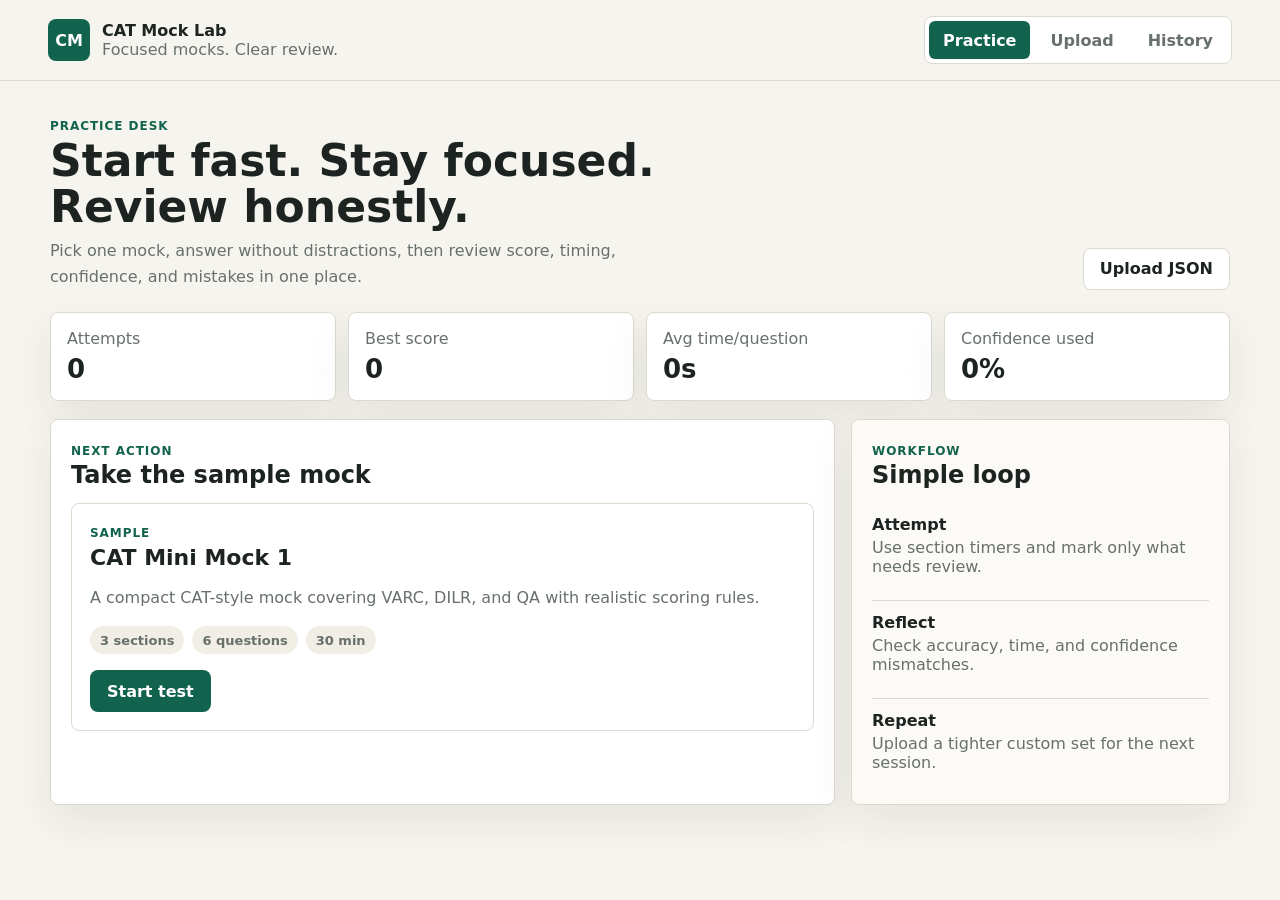
==== index.html @ abc8f5e8 "Prepare GitHub Pages entry point" ====
<!doctype html>
<html lang="en">
  <head>
    <meta charset="utf-8" />
    <meta name="viewport" content="width=device-width, initial-scale=1" />
    <title>CAT Mock Lab</title>
    <link rel="stylesheet" href="./Mocktest/styles.css" />
  </head>
  <body>
    <div class="app-shell">
      <header class="topbar">
        <div class="brand">
          <div class="brand-mark">CM</div>
          <div>
            <strong>CAT Mock Lab</strong>
            <span>Focused mocks. Clear review.</span>
          </div>
        </div>

        <nav class="nav-list" aria-label="Primary">
          <button class="nav-item active" data-view="dashboard">Practice</button>
          <button class="nav-item" data-view="upload">Upload</button>
          <button class="nav-item" data-view="history">History</button>
        </nav>
      </header>

      <main class="main">
        <section class="view active" id="dashboard-view">
          <div class="page-header">
            <div>
              <span class="eyebrow">Practice desk</span>
              <h1>Start fast. Stay focused. Review honestly.</h1>
              <p>Pick one mock, answer without distractions, then review score, timing, confidence, and mistakes in one place.</p>
            </div>
            <button class="secondary-action" data-view-target="upload">Upload JSON</button>
          </div>

          <div class="metrics-grid">
            <article class="metric-card">
              <span>Attempts</span>
              <strong id="metric-attempts">0</strong>
            </article>
            <article class="metric-card">
              <span>Best score</span>
              <strong id="metric-best">0</strong>
            </article>
            <article class="metric-card">
              <span>Avg time/question</span>
              <strong id="metric-time">0s</strong>
            </article>
            <article class="metric-card">
              <span>Confidence used</span>
              <strong id="metric-confidence">0%</strong>
            </article>
          </div>

          <div class="focus-grid">
            <section class="content-band">
              <div class="section-heading">
                <div>
                  <span class="eyebrow">Next action</span>
                  <h2>Take the sample mock</h2>
                </div>
              </div>
              <div id="featured-test" class="test-list"></div>
            </section>

            <section class="content-band quiet-band">
              <div class="section-heading">
                <div>
                  <span class="eyebrow">Workflow</span>
                  <h2>Simple loop</h2>
                </div>
              </div>
              <ol class="focus-steps">
                <li><strong>Attempt</strong><span>Use section timers and mark only what needs review.</span></li>
                <li><strong>Reflect</strong><span>Check accuracy, time, and confidence mismatches.</span></li>
                <li><strong>Repeat</strong><span>Upload a tighter custom set for the next session.</span></li>
              </ol>
            </section>
          </div>
        </section>

        <section class="view" id="library-view">
          <div class="page-header compact">
            <div>
              <span class="eyebrow">Available mocks</span>
              <h1>Choose one test.</h1>
            </div>
          </div>
          <div id="sample-tests" class="test-grid"></div>
        </section>

        <section class="view" id="upload-view">
          <div class="page-header compact">
            <div>
              <span class="eyebrow">Custom practice</span>
              <h1>Upload a complete JSON mock.</h1>
              <p>Use a focused file with sections, questions, answers, marks, and timers. The file stays in this browser.</p>
            </div>
          </div>

          <div class="upload-layout">
            <label class="upload-drop">
              <input id="json-upload" type="file" accept="application/json,.json" />
              <span class="upload-icon">JSON</span>
              <strong>Choose file</strong>
              <small>Validation appears before the test can start.</small>
            </label>
            <div class="section-heading">
              <h2>Validation</h2>
              <button id="load-template" class="ghost-action">Show sample format</button>
            </div>
            <div id="validation-output" class="validation-output empty-state">No file selected yet.</div>
          </div>
        </section>

        <section class="view" id="history-view">
          <div class="page-header compact">
            <div>
              <span class="eyebrow">Past attempts</span>
              <h1>Review what happened.</h1>
            </div>
          </div>
          <div id="history-list" class="history-list"></div>
        </section>

        <section class="view test-mode" id="attempt-view" aria-live="polite">
          <div class="test-topbar">
            <div>
              <span class="eyebrow" id="attempt-label">Attempt</span>
              <h1 id="attempt-title">Mock test</h1>
            </div>
            <div class="timer-cluster">
              <div>
                <span>Section time</span>
                <strong id="section-timer">00:00</strong>
              </div>
              <div>
                <span>Question time</span>
                <strong id="question-timer">0s</strong>
              </div>
            </div>
          </div>

          <div class="test-layout">
            <section class="question-panel">
              <div class="question-meta">
                <span id="section-name">VARC</span>
                <span id="question-position">Question 1 of 1</span>
                <span id="question-type">MCQ</span>
              </div>
              <h2 id="question-text"></h2>
              <div id="option-list" class="option-list"></div>
              <div id="tita-box" class="tita-box hidden">
                <label for="tita-answer">Numeric answer</label>
                <input id="tita-answer" type="text" inputmode="decimal" placeholder="Enter answer" />
              </div>

              <div id="confidence-panel" class="confidence-panel hidden">
                <div class="section-heading">
                  <h3>Confidence map</h3>
                  <button id="clear-confidence" class="ghost-action">Clear</button>
                </div>
                <p>Optional. Use it only when you want to compare instinct against final choice.</p>
                <div id="confidence-controls" class="confidence-controls"></div>
                <div class="confidence-total" id="confidence-total">Total: 0%</div>
              </div>

              <div class="question-actions">
                <button id="clear-response" class="secondary-action">Clear response</button>
                <button id="toggle-review" class="secondary-action">Mark for review</button>
                <button id="save-next" class="primary-action">Save and next</button>
              </div>
            </section>

            <aside class="palette-panel">
              <div class="section-tabs" id="section-tabs"></div>
              <div class="palette-legend">
                <span><i class="legend answered"></i>Answered</span>
                <span><i class="legend review"></i>Review</span>
                <span><i class="legend current"></i>Current</span>
              </div>
              <div id="question-palette" class="question-palette"></div>
              <div class="palette-actions">
                <button id="next-section" class="secondary-action">Move to next section</button>
                <button id="submit-test" class="danger-action">Submit test</button>
              </div>
            </aside>
          </div>
        </section>

        <section class="view" id="results-view">
          <div class="page-header compact">
            <div>
              <span class="eyebrow">Analysis</span>
              <h1 id="result-title">Result</h1>
              <p id="result-subtitle"></p>
            </div>
            <button id="download-report" class="primary-action">Download JSON report</button>
          </div>
          <div id="result-summary" class="metrics-grid"></div>
          <div class="analysis-layout">
            <section class="content-band">
              <div class="section-heading">
                <h2>Question review</h2>
              </div>
              <div id="question-review" class="review-list"></div>
            </section>
            <aside class="insight-panel">
              <h2>Insights</h2>
              <div id="insight-list"></div>
            </aside>
          </div>
        </section>
      </main>
    </div>

    <div id="toast" class="toast hidden"></div>
    <script src="./Mocktest/app.js"></script>
  </body>
</html>
---- Mocktest/styles.css ----
:root {
  --bg: #f6f4ee;
  --surface: #ffffff;
  --surface-soft: #f1eee6;
  --ink: #1c2321;
  --muted: #68706c;
  --line: #ded9ce;
  --green: #12634d;
  --green-dark: #0d4938;
  --blue: #315f95;
  --amber: #a7651b;
  --red: #ad3f3f;
  --shadow: 0 16px 44px rgba(28, 35, 33, 0.08);
}

* {
  box-sizing: border-box;
}

body {
  margin: 0;
  min-height: 100vh;
  color: var(--ink);
  background: var(--bg);
  font-family: Inter, ui-sans-serif, system-ui, -apple-system, BlinkMacSystemFont, "Segoe UI", sans-serif;
}

button,
input {
  font: inherit;
}

button {
  cursor: pointer;
}

.app-shell {
  min-height: 100vh;
}

.topbar {
  position: sticky;
  top: 0;
  z-index: 20;
  display: flex;
  align-items: center;
  justify-content: space-between;
  gap: 20px;
  padding: 16px clamp(18px, 4vw, 48px);
  border-bottom: 1px solid var(--line);
  background: rgba(246, 244, 238, 0.94);
  backdrop-filter: blur(14px);
}

.brand,
.nav-list,
.pill-row,
.test-actions,
.question-actions,
.palette-actions,
.review-meta {
  display: flex;
  align-items: center;
}

.brand {
  gap: 12px;
  min-width: 220px;
}

.brand-mark {
  width: 42px;
  height: 42px;
  display: grid;
  place-items: center;
  color: white;
  background: var(--green);
  border-radius: 8px;
  font-weight: 900;
}

.brand strong,
.brand span {
  display: block;
}

.brand span,
.page-header p,
.metric-card span,
.test-card p,
.question-meta,
.confidence-panel p,
.palette-legend,
.timer-cluster span,
.upload-drop small,
.review-meta,
.focus-steps span {
  color: var(--muted);
}

.nav-list {
  gap: 6px;
  padding: 4px;
  border: 1px solid var(--line);
  border-radius: 8px;
  background: var(--surface);
}

.nav-item {
  min-height: 38px;
  padding: 0 14px;
  border: 0;
  border-radius: 6px;
  color: var(--muted);
  background: transparent;
  font-weight: 800;
}

.nav-item.active,
.nav-item:hover {
  color: white;
  background: var(--green);
}

.main {
  width: min(1180px, calc(100% - 36px));
  margin: 0 auto;
  padding: 34px 0 52px;
}

.view {
  display: none;
}

.view.active {
  display: block;
}

.page-header {
  display: flex;
  align-items: end;
  justify-content: space-between;
  gap: 24px;
  margin-bottom: 22px;
}

.page-header.compact {
  align-items: center;
}

.page-header h1,
.test-topbar h1 {
  margin: 4px 0 8px;
  max-width: 760px;
  font-size: 44px;
  line-height: 1.05;
  letter-spacing: 0;
}

.page-header.compact h1,
.test-topbar h1 {
  font-size: 30px;
}

.page-header p {
  max-width: 660px;
  margin: 0;
  font-size: 16px;
  line-height: 1.6;
}

.eyebrow {
  display: inline-block;
  color: var(--green);
  font-size: 12px;
  font-weight: 900;
  letter-spacing: 0.08em;
  text-transform: uppercase;
}

.primary-action,
.secondary-action,
.ghost-action,
.danger-action {
  min-height: 42px;
  border-radius: 8px;
  padding: 0 16px;
  border: 1px solid transparent;
  font-weight: 800;
}

.primary-action {
  color: white;
  background: var(--green);
}

.primary-action:hover {
  background: var(--green-dark);
}

.secondary-action {
  color: var(--ink);
  background: var(--surface);
  border-color: var(--line);
}

.secondary-action:hover {
  border-color: var(--green);
}

.ghost-action {
  color: var(--green);
  background: transparent;
  border-color: transparent;
}

.danger-action {
  color: white;
  background: var(--red);
}

.metrics-grid {
  display: grid;
  grid-template-columns: repeat(4, minmax(0, 1fr));
  gap: 12px;
  margin-bottom: 18px;
}

.metric-card,
.test-card,
.content-band,
.upload-drop,
.question-panel,
.palette-panel,
.insight-panel,
.review-card {
  border: 1px solid var(--line);
  border-radius: 8px;
  background: var(--surface);
  box-shadow: var(--shadow);
}

.metric-card {
  padding: 16px;
}

.metric-card strong {
  display: block;
  margin-top: 6px;
  font-size: 26px;
}

.focus-grid,
.upload-layout,
.test-layout,
.analysis-layout {
  display: grid;
  gap: 16px;
}

.focus-grid {
  grid-template-columns: minmax(0, 1.45fr) minmax(280px, 0.7fr);
}

.content-band {
  padding: 20px;
}

.quiet-band {
  background: #fbfaf6;
}

.section-heading {
  display: flex;
  align-items: center;
  justify-content: space-between;
  gap: 16px;
  margin-bottom: 14px;
}

.section-heading h2,
.section-heading h3,
.insight-panel h2 {
  margin: 2px 0 0;
}

.focus-steps {
  display: grid;
  gap: 12px;
  margin: 0;
  padding: 0;
  list-style: none;
}

.focus-steps li {
  display: grid;
  gap: 4px;
  padding: 12px 0;
  border-top: 1px solid var(--line);
}

.focus-steps li:first-child {
  border-top: 0;
}

.test-grid {
  display: grid;
  grid-template-columns: repeat(auto-fit, minmax(280px, 1fr));
  gap: 16px;
}

.test-list {
  display: grid;
  gap: 12px;
}

.test-card {
  padding: 18px;
}

.test-card.wide {
  box-shadow: none;
}

.test-card h3 {
  margin: 4px 0 8px;
  font-size: 22px;
}

.test-card p {
  line-height: 1.55;
}

.pill-row,
.test-actions,
.question-actions,
.palette-actions,
.review-meta {
  flex-wrap: wrap;
  gap: 8px;
}

.pill {
  display: inline-flex;
  align-items: center;
  min-height: 28px;
  padding: 0 10px;
  border-radius: 999px;
  background: var(--surface-soft);
  color: var(--muted);
  font-size: 13px;
  font-weight: 800;
}

.upload-layout {
  grid-template-columns: minmax(260px, 360px) minmax(0, 1fr);
  align-items: start;
}

.upload-layout .section-heading,
.upload-layout .validation-output {
  grid-column: 2;
}

.upload-drop {
  min-height: 238px;
  padding: 24px;
  display: grid;
  place-items: center;
  gap: 8px;
  text-align: center;
}

.upload-drop input {
  position: absolute;
  opacity: 0;
  pointer-events: none;
}

.upload-icon {
  width: 72px;
  height: 72px;
  display: grid;
  place-items: center;
  border-radius: 8px;
  color: white;
  background: var(--blue);
  font-weight: 900;
}

.empty-state {
  min-height: 238px;
  padding: 22px;
  border: 1px dashed var(--line);
  border-radius: 8px;
  color: var(--muted);
  background: #fbfaf6;
}

.validation-output:not(.empty-state) {
  min-height: 0;
}

.test-topbar {
  display: flex;
  align-items: center;
  justify-content: space-between;
  gap: 18px;
  margin-bottom: 16px;
}

.timer-cluster {
  display: grid;
  grid-template-columns: repeat(2, 150px);
  gap: 10px;
}

.timer-cluster div {
  padding: 12px;
  border: 1px solid var(--line);
  border-radius: 8px;
  background: var(--surface);
}

.timer-cluster strong {
  display: block;
  margin-top: 4px;
  font-size: 24px;
}

.test-layout {
  grid-template-columns: minmax(0, 1fr) 300px;
  align-items: start;
}

.question-panel,
.palette-panel,
.insight-panel {
  padding: 20px;
}

.question-meta {
  display: flex;
  flex-wrap: wrap;
  gap: 8px;
  margin-bottom: 14px;
  font-weight: 800;
}

.question-meta span {
  padding: 6px 10px;
  background: var(--surface-soft);
  border-radius: 999px;
}

#question-text {
  margin: 0 0 18px;
  line-height: 1.45;
  font-size: 23px;
}

.option-list,
.confidence-controls,
.review-list,
.history-list,
#insight-list {
  display: grid;
  gap: 10px;
}

.option-card {
  display: grid;
  grid-template-columns: 30px minmax(0, 1fr);
  gap: 10px;
  align-items: center;
  padding: 13px;
  border: 1px solid var(--line);
  border-radius: 8px;
  background: #fbfaf6;
}

.option-card.selected {
  border-color: var(--green);
  box-shadow: 0 0 0 3px rgba(18, 99, 77, 0.13);
}

.option-card input {
  width: 19px;
  height: 19px;
  accent-color: var(--green);
}

.tita-box {
  display: grid;
  gap: 8px;
  max-width: 360px;
}

.tita-box input {
  min-height: 46px;
  padding: 0 12px;
  border: 1px solid var(--line);
  border-radius: 8px;
}

.confidence-panel {
  margin-top: 18px;
  padding: 14px;
  border: 1px solid var(--line);
  border-radius: 8px;
  background: #fbfaf6;
}

.confidence-row {
  display: grid;
  grid-template-columns: minmax(110px, 1fr) 140px 50px;
  align-items: center;
  gap: 10px;
}

.confidence-row input {
  accent-color: var(--green);
}

.confidence-total {
  margin-top: 12px;
  font-weight: 900;
}

.confidence-total.invalid {
  color: var(--red);
}

.question-actions {
  justify-content: flex-end;
  margin-top: 20px;
}

.section-tabs {
  display: grid;
  grid-template-columns: repeat(3, minmax(0, 1fr));
  gap: 8px;
  margin-bottom: 12px;
}

.section-tab {
  min-height: 38px;
  border: 1px solid var(--line);
  border-radius: 8px;
  background: var(--surface);
  font-weight: 900;
}

.section-tab.active {
  color: white;
  background: var(--green);
  border-color: var(--green);
}

.section-tab.locked {
  opacity: 0.45;
  cursor: not-allowed;
}

.palette-legend {
  display: flex;
  flex-wrap: wrap;
  gap: 9px;
  margin-bottom: 12px;
  font-size: 13px;
}

.legend {
  display: inline-block;
  width: 10px;
  height: 10px;
  margin-right: 4px;
  border-radius: 2px;
  background: var(--line);
}

.legend.answered {
  background: var(--green);
}

.legend.review {
  background: var(--amber);
}

.legend.current {
  background: var(--blue);
}

.question-palette {
  display: grid;
  grid-template-columns: repeat(5, 1fr);
  gap: 8px;
  margin-bottom: 16px;
}

.palette-button {
  aspect-ratio: 1;
  border: 1px solid var(--line);
  border-radius: 8px;
  background: var(--surface);
  font-weight: 900;
}

.palette-button.answered {
  color: white;
  background: var(--green);
  border-color: var(--green);
}

.palette-button.review {
  color: white;
  background: var(--amber);
  border-color: var(--amber);
}

.palette-button.current {
  color: white;
  background: var(--blue);
  border-color: var(--blue);
}

.palette-actions {
  align-items: stretch;
}

.palette-actions button {
  flex: 1;
}

.analysis-layout {
  grid-template-columns: minmax(0, 1fr) 310px;
}

.review-card {
  padding: 16px;
  box-shadow: none;
}

.review-card h3 {
  margin: 0 0 8px;
}

.review-meta {
  margin-bottom: 10px;
  font-size: 13px;
  font-weight: 800;
}

.status-good {
  color: var(--green);
}

.status-bad {
  color: var(--red);
}

.insight-panel {
  align-self: start;
}

.insight {
  padding: 12px;
  border: 1px solid var(--line);
  border-radius: 8px;
  background: #fbfaf6;
  line-height: 1.45;
}

.toast {
  position: fixed;
  right: 24px;
  bottom: 24px;
  max-width: 360px;
  padding: 14px 16px;
  color: white;
  background: var(--ink);
  border-radius: 8px;
  box-shadow: var(--shadow);
  z-index: 50;
}

.hidden {
  display: none !important;
}

@media (max-width: 920px) {
  .topbar,
  .page-header,
  .test-topbar {
    align-items: stretch;
    flex-direction: column;
  }

  .brand {
    min-width: 0;
  }

  .nav-list {
    justify-content: stretch;
  }

  .nav-item {
    flex: 1;
  }

  .focus-grid,
  .test-layout,
  .analysis-layout,
  .upload-layout {
    grid-template-columns: 1fr;
  }

  .upload-layout .section-heading,
  .upload-layout .validation-output {
    grid-column: auto;
  }

  .metrics-grid {
    grid-template-columns: repeat(2, minmax(0, 1fr));
  }
}

@media (max-width: 620px) {
  .main {
    width: min(100% - 28px, 1180px);
    padding-top: 24px;
  }

  .page-header h1,
  .test-topbar h1 {
    font-size: 34px;
  }

  .page-header.compact h1 {
    font-size: 28px;
  }

  .metrics-grid,
  .timer-cluster,
  .section-tabs,
  .confidence-row {
    grid-template-columns: 1fr;
  }

  .question-palette {
    grid-template-columns: repeat(4, 1fr);
  }

  .question-actions {
    justify-content: stretch;
  }

  .question-actions button {
    flex: 1 1 100%;
  }
}
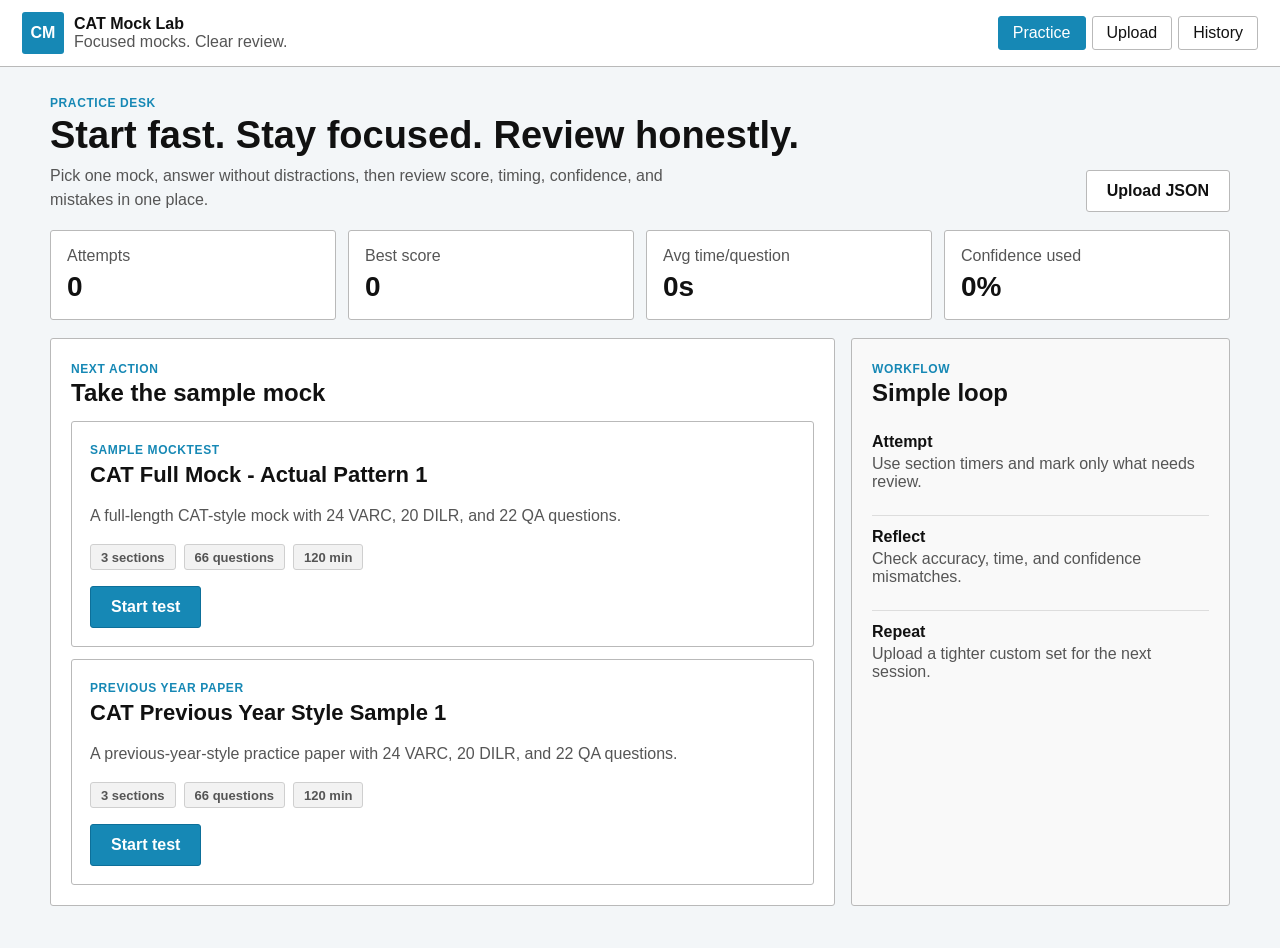
==== commit a3220b00: "Update mock interface and paper folders" ====
--- a/index.html
+++ b/index.html
@@ -125,66 +125,77 @@
           <div id="history-list" class="history-list"></div>
         </section>
 
-        <section class="view test-mode" id="attempt-view" aria-live="polite">
-          <div class="test-topbar">
-            <div>
-              <span class="eyebrow" id="attempt-label">Attempt</span>
-              <h1 id="attempt-title">Mock test</h1>
-            </div>
-            <div class="timer-cluster">
-              <div>
-                <span>Section time</span>
-                <strong id="section-timer">00:00</strong>
-              </div>
-              <div>
-                <span>Question time</span>
-                <strong id="question-timer">0s</strong>
-              </div>
-            </div>
-          </div>
-
-          <div class="test-layout">
-            <section class="question-panel">
-              <div class="question-meta">
-                <span id="section-name">VARC</span>
-                <span id="question-position">Question 1 of 1</span>
-                <span id="question-type">MCQ</span>
-              </div>
-              <h2 id="question-text"></h2>
-              <div id="option-list" class="option-list"></div>
-              <div id="tita-box" class="tita-box hidden">
-                <label for="tita-answer">Numeric answer</label>
-                <input id="tita-answer" type="text" inputmode="decimal" placeholder="Enter answer" />
-              </div>
-
-              <div id="confidence-panel" class="confidence-panel hidden">
-                <div class="section-heading">
-                  <h3>Confidence map</h3>
-                  <button id="clear-confidence" class="ghost-action">Clear</button>
-                </div>
-                <p>Optional. Use it only when you want to compare instinct against final choice.</p>
-                <div id="confidence-controls" class="confidence-controls"></div>
-                <div class="confidence-total" id="confidence-total">Total: 0%</div>
-              </div>
-
-              <div class="question-actions">
-                <button id="clear-response" class="secondary-action">Clear response</button>
-                <button id="toggle-review" class="secondary-action">Mark for review</button>
-                <button id="save-next" class="primary-action">Save and next</button>
-              </div>
-            </section>
+        <section class="view test-mode cat-mode" id="attempt-view" aria-live="polite">
+          <div class="cat-frame">
+            <div class="cat-main">
+              <div class="cat-topline">
+                <div class="section-tabs" id="section-tabs"></div>
+                <div class="cat-help">?</div>
+              </div>
+
+              <div class="cat-section-bar">
+                <div>
+                  <strong>Sections</strong>
+                  <span class="section-chip active" id="section-name">VARC</span>
+                </div>
+                <div class="timer-cluster">
+                  <span>Time Left :</span>
+                  <strong id="section-timer">00:00</strong>
+                  <small>Question: <b id="question-timer">0s</b></small>
+                </div>
+              </div>
+
+              <div class="marks-strip" id="marks-line">Marks for correct answer: 3 | Negative Marks: 1</div>
+
+              <div class="test-layout">
+                <section class="passage-panel" id="passage-panel">
+                  <p class="instruction-copy" id="question-instruction"></p>
+                  <h2 id="passage-title"></h2>
+                  <div id="passage-text" class="passage-text"></div>
+                </section>
+
+                <section class="question-panel">
+                  <div class="question-meta">
+                    <strong id="question-position">Question No. 1</strong>
+                    <span id="question-type">MCQ</span>
+                  </div>
+                  <h2 id="question-text"></h2>
+                  <div id="option-list" class="option-list"></div>
+                  <div id="tita-box" class="tita-box hidden">
+                    <label for="tita-answer">Type in your answer</label>
+                    <input id="tita-answer" type="text" inputmode="decimal" placeholder="Enter answer" />
+                  </div>
+                  <div id="confidence-panel" class="hidden">
+                    <button id="clear-confidence" type="button">Clear confidence</button>
+                    <div id="confidence-controls"></div>
+                    <div id="confidence-total">Total: 0%</div>
+                  </div>
+                </section>
+              </div>
+
+              <div class="cat-footer">
+                <div class="question-actions">
+                  <button id="toggle-review" class="secondary-action">Mark for Review &amp; Next</button>
+                  <button id="clear-response" class="secondary-action">Clear Response</button>
+                </div>
+                <button id="save-next" class="primary-action">Save &amp; Next</button>
+              </div>
+            </div>
 
             <aside class="palette-panel">
-              <div class="section-tabs" id="section-tabs"></div>
-              <div class="palette-legend">
-                <span><i class="legend answered"></i>Answered</span>
-                <span><i class="legend review"></i>Review</span>
-                <span><i class="legend current"></i>Current</span>
-              </div>
+              <div class="status-grid">
+                <span><b class="status-badge answered" id="answered-count">0</b>Answered</span>
+                <span><b class="status-badge not-answered" id="not-answered-count">0</b>Not Answered</span>
+                <span><b class="status-badge not-visited" id="not-visited-count">0</b>Not Visited</span>
+                <span><b class="status-badge review" id="review-count">0</b>Marked for Review</span>
+                <span class="wide"><b class="status-badge answered-review" id="answered-review-count">0</b>Answered &amp; Marked for Review</span>
+              </div>
+              <h2 id="palette-section-title">VARC</h2>
+              <strong class="palette-title">Choose a Question</strong>
               <div id="question-palette" class="question-palette"></div>
               <div class="palette-actions">
-                <button id="next-section" class="secondary-action">Move to next section</button>
-                <button id="submit-test" class="danger-action">Submit test</button>
+                <button id="next-section" class="secondary-action">Next Section</button>
+                <button id="submit-test" class="primary-action">Submit</button>
               </div>
             </aside>
           </div>
--- a/Mocktest/styles.css
+++ b/Mocktest/styles.css
@@ -1,16 +1,17 @@
 :root {
-  --bg: #f6f4ee;
-  --surface: #ffffff;
-  --surface-soft: #f1eee6;
-  --ink: #1c2321;
-  --muted: #68706c;
-  --line: #ded9ce;
-  --green: #12634d;
-  --green-dark: #0d4938;
-  --blue: #315f95;
-  --amber: #a7651b;
-  --red: #ad3f3f;
-  --shadow: 0 16px 44px rgba(28, 35, 33, 0.08);
+  --cat-blue: #1688b5;
+  --cat-blue-dark: #0d6f99;
+  --cat-light-blue: #dff3fb;
+  --cat-orange: #ec4f16;
+  --cat-orange-dark: #c63b09;
+  --cat-green: #79c829;
+  --cat-green-dark: #4f9e14;
+  --cat-purple: #8052a8;
+  --cat-grey: #e8e8e8;
+  --cat-border: #b9b9b9;
+  --cat-text: #111111;
+  --cat-muted: #555555;
+  --page-bg: #f3f6f8;
 }
 
 * {
@@ -20,9 +21,9 @@
 body {
   margin: 0;
   min-height: 100vh;
-  color: var(--ink);
-  background: var(--bg);
-  font-family: Inter, ui-sans-serif, system-ui, -apple-system, BlinkMacSystemFont, "Segoe UI", sans-serif;
+  color: var(--cat-text);
+  background: var(--page-bg);
+  font-family: Arial, Helvetica, sans-serif;
 }
 
 button,
@@ -39,17 +40,22 @@
 }
 
 .topbar {
-  position: sticky;
-  top: 0;
-  z-index: 20;
   display: flex;
   align-items: center;
   justify-content: space-between;
   gap: 20px;
-  padding: 16px clamp(18px, 4vw, 48px);
-  border-bottom: 1px solid var(--line);
-  background: rgba(246, 244, 238, 0.94);
-  backdrop-filter: blur(14px);
+  padding: 12px 22px;
+  border-bottom: 1px solid var(--cat-border);
+  background: #ffffff;
+}
+
+body.in-attempt .topbar {
+  display: none;
+}
+
+body.in-attempt .main {
+  width: 100%;
+  padding: 0;
 }
 
 .brand,
@@ -64,8 +70,7 @@
 }
 
 .brand {
-  gap: 12px;
-  min-width: 220px;
+  gap: 10px;
 }
 
 .brand-mark {
@@ -73,10 +78,10 @@
   height: 42px;
   display: grid;
   place-items: center;
-  color: white;
-  background: var(--green);
-  border-radius: 8px;
-  font-weight: 900;
+  color: #ffffff;
+  background: var(--cat-blue);
+  border-radius: 3px;
+  font-weight: 700;
 }
 
 .brand strong,
@@ -88,44 +93,35 @@
 .page-header p,
 .metric-card span,
 .test-card p,
-.question-meta,
-.confidence-panel p,
-.palette-legend,
-.timer-cluster span,
-.upload-drop small,
 .review-meta,
 .focus-steps span {
-  color: var(--muted);
+  color: var(--cat-muted);
 }
 
 .nav-list {
   gap: 6px;
-  padding: 4px;
-  border: 1px solid var(--line);
-  border-radius: 8px;
-  background: var(--surface);
 }
 
 .nav-item {
-  min-height: 38px;
+  min-height: 34px;
   padding: 0 14px;
-  border: 0;
-  border-radius: 6px;
-  color: var(--muted);
-  background: transparent;
-  font-weight: 800;
+  border: 1px solid var(--cat-border);
+  border-radius: 3px;
+  color: var(--cat-text);
+  background: #ffffff;
 }
 
 .nav-item.active,
 .nav-item:hover {
-  color: white;
-  background: var(--green);
+  color: #ffffff;
+  background: var(--cat-blue);
+  border-color: var(--cat-blue);
 }
 
 .main {
-  width: min(1180px, calc(100% - 36px));
+  width: min(1180px, calc(100% - 32px));
   margin: 0 auto;
-  padding: 34px 0 52px;
+  padding: 26px 0 42px;
 }
 
 .view {
@@ -140,41 +136,39 @@
   display: flex;
   align-items: end;
   justify-content: space-between;
-  gap: 24px;
-  margin-bottom: 22px;
+  gap: 20px;
+  margin-bottom: 18px;
 }
 
 .page-header.compact {
   align-items: center;
 }
 
-.page-header h1,
-.test-topbar h1 {
+.page-header h1 {
   margin: 4px 0 8px;
   max-width: 760px;
-  font-size: 44px;
-  line-height: 1.05;
+  font-size: 38px;
+  line-height: 1.08;
   letter-spacing: 0;
 }
 
-.page-header.compact h1,
-.test-topbar h1 {
-  font-size: 30px;
+.page-header.compact h1 {
+  font-size: 28px;
 }
 
 .page-header p {
-  max-width: 660px;
+  max-width: 680px;
   margin: 0;
   font-size: 16px;
-  line-height: 1.6;
+  line-height: 1.5;
 }
 
 .eyebrow {
   display: inline-block;
-  color: var(--green);
+  color: var(--cat-blue);
   font-size: 12px;
-  font-weight: 900;
-  letter-spacing: 0.08em;
+  font-weight: 700;
+  letter-spacing: 0.05em;
   text-transform: uppercase;
 }
 
@@ -183,40 +177,37 @@
 .ghost-action,
 .danger-action {
   min-height: 42px;
-  border-radius: 8px;
-  padding: 0 16px;
-  border: 1px solid transparent;
-  font-weight: 800;
+  border-radius: 3px;
+  padding: 0 20px;
+  border: 1px solid var(--cat-border);
+  font-weight: 700;
 }
 
 .primary-action {
-  color: white;
-  background: var(--green);
+  color: #ffffff;
+  background: var(--cat-blue);
+  border-color: var(--cat-blue-dark);
 }
 
 .primary-action:hover {
-  background: var(--green-dark);
+  background: var(--cat-blue-dark);
 }
 
 .secondary-action {
-  color: var(--ink);
-  background: var(--surface);
-  border-color: var(--line);
-}
-
-.secondary-action:hover {
-  border-color: var(--green);
+  color: var(--cat-text);
+  background: #ffffff;
 }
 
 .ghost-action {
-  color: var(--green);
+  color: var(--cat-blue-dark);
   background: transparent;
   border-color: transparent;
 }
 
 .danger-action {
-  color: white;
-  background: var(--red);
+  color: #ffffff;
+  background: var(--cat-orange);
+  border-color: var(--cat-orange-dark);
 }
 
 .metrics-grid {
@@ -230,14 +221,11 @@
 .test-card,
 .content-band,
 .upload-drop,
-.question-panel,
-.palette-panel,
-.insight-panel,
-.review-card {
-  border: 1px solid var(--line);
-  border-radius: 8px;
-  background: var(--surface);
-  box-shadow: var(--shadow);
+.review-card,
+.insight-panel {
+  border: 1px solid var(--cat-border);
+  border-radius: 3px;
+  background: #ffffff;
 }
 
 .metric-card {
@@ -247,12 +235,11 @@
 .metric-card strong {
   display: block;
   margin-top: 6px;
-  font-size: 26px;
+  font-size: 28px;
 }
 
 .focus-grid,
 .upload-layout,
-.test-layout,
 .analysis-layout {
   display: grid;
   gap: 16px;
@@ -267,7 +254,7 @@
 }
 
 .quiet-band {
-  background: #fbfaf6;
+  background: #f9f9f9;
 }
 
 .section-heading {
@@ -296,30 +283,28 @@
   display: grid;
   gap: 4px;
   padding: 12px 0;
-  border-top: 1px solid var(--line);
+  border-top: 1px solid #dddddd;
 }
 
 .focus-steps li:first-child {
   border-top: 0;
 }
 
+.test-grid,
+.test-list,
+.review-list,
+.history-list,
+#insight-list {
+  display: grid;
+  gap: 12px;
+}
+
 .test-grid {
-  display: grid;
   grid-template-columns: repeat(auto-fit, minmax(280px, 1fr));
-  gap: 16px;
-}
-
-.test-list {
-  display: grid;
-  gap: 12px;
 }
 
 .test-card {
   padding: 18px;
-}
-
-.test-card.wide {
-  box-shadow: none;
 }
 
 .test-card h3 {
@@ -328,7 +313,7 @@
 }
 
 .test-card p {
-  line-height: 1.55;
+  line-height: 1.5;
 }
 
 .pill-row,
@@ -343,13 +328,14 @@
 .pill {
   display: inline-flex;
   align-items: center;
-  min-height: 28px;
+  min-height: 26px;
   padding: 0 10px;
-  border-radius: 999px;
-  background: var(--surface-soft);
-  color: var(--muted);
+  border: 1px solid #cfcfcf;
+  border-radius: 3px;
+  background: #f2f2f2;
+  color: var(--cat-muted);
   font-size: 13px;
-  font-weight: 800;
+  font-weight: 700;
 }
 
 .upload-layout {
@@ -382,112 +368,266 @@
   height: 72px;
   display: grid;
   place-items: center;
-  border-radius: 8px;
-  color: white;
-  background: var(--blue);
+  border-radius: 3px;
+  color: #ffffff;
+  background: var(--cat-blue);
   font-weight: 900;
 }
 
 .empty-state {
   min-height: 238px;
   padding: 22px;
-  border: 1px dashed var(--line);
-  border-radius: 8px;
-  color: var(--muted);
-  background: #fbfaf6;
+  border: 1px dashed var(--cat-border);
+  border-radius: 3px;
+  color: var(--cat-muted);
+  background: #ffffff;
 }
 
 .validation-output:not(.empty-state) {
   min-height: 0;
 }
 
-.test-topbar {
+.cat-mode {
+  width: calc(100vw - 8px);
+  margin-left: calc((1180px - 100vw) / 2 + 4px);
+  background: #ffffff;
+}
+
+body.in-attempt .cat-mode {
+  width: 100%;
+  margin-left: 0;
+}
+
+.cat-mode .cat-frame {
+  min-height: calc(100vh - 118px);
+  display: grid;
+  grid-template-columns: minmax(0, 1fr) 312px;
+  border: 1px solid var(--cat-border);
+  background: #ffffff;
+}
+
+body.in-attempt .cat-mode .cat-frame {
+  min-height: 100vh;
+}
+
+.cat-main {
+  min-width: 0;
+  border-right: 1px solid var(--cat-border);
+}
+
+.cat-topline {
+  min-height: 56px;
   display: flex;
   align-items: center;
   justify-content: space-between;
-  gap: 18px;
-  margin-bottom: 16px;
+  padding: 10px 12px;
+  border-bottom: 1px solid var(--cat-border);
+  background: #e7e7e7;
+}
+
+.section-tabs {
+  display: flex;
+  align-items: center;
+  gap: 8px;
+}
+
+.section-tab {
+  min-height: 36px;
+  padding: 0 12px;
+  border: 1px solid var(--cat-border);
+  border-radius: 3px;
+  background: #ffffff;
+  color: var(--cat-text);
+}
+
+.section-tab::after {
+  content: " i";
+  display: inline-grid;
+  place-items: center;
+  width: 20px;
+  height: 20px;
+  margin-left: 5px;
+  border-radius: 999px;
+  color: #ffffff;
+  background: #6ebce1;
+  font-style: italic;
+  font-weight: 700;
+}
+
+.section-tab.active {
+  color: #ffffff;
+  background: var(--cat-blue);
+  border-color: var(--cat-blue);
+}
+
+.section-tab.locked {
+  opacity: 0.55;
+  cursor: not-allowed;
+}
+
+.cat-help {
+  width: 26px;
+  height: 26px;
+  display: grid;
+  place-items: center;
+  color: #f1a32b;
+  border: 2px solid #f1a32b;
+  border-radius: 3px;
+  background: #ffffff;
+  font-weight: 700;
+}
+
+.cat-section-bar {
+  min-height: 88px;
+  display: flex;
+  align-items: center;
+  justify-content: space-between;
+  gap: 20px;
+  padding: 10px 14px;
+  border-bottom: 1px solid var(--cat-border);
+  background: #ffffff;
+}
+
+.cat-section-bar strong {
+  display: block;
+  margin-bottom: 12px;
+}
+
+.section-chip {
+  display: inline-flex;
+  align-items: center;
+  min-height: 40px;
+  padding: 0 16px;
+  color: #ffffff;
+  background: var(--cat-blue);
+  font-weight: 700;
+}
+
+.section-chip::after {
+  content: " i";
+  display: inline-grid;
+  place-items: center;
+  width: 20px;
+  height: 20px;
+  margin-left: 6px;
+  border-radius: 999px;
+  color: #ffffff;
+  background: #6ebce1;
+  font-style: italic;
 }
 
 .timer-cluster {
-  display: grid;
-  grid-template-columns: repeat(2, 150px);
-  gap: 10px;
-}
-
-.timer-cluster div {
-  padding: 12px;
-  border: 1px solid var(--line);
-  border-radius: 8px;
-  background: var(--surface);
+  display: flex;
+  align-items: baseline;
+  gap: 5px;
+  font-size: 18px;
 }
 
 .timer-cluster strong {
-  display: block;
-  margin-top: 4px;
-  font-size: 24px;
+  margin: 0;
+  font-size: 18px;
+}
+
+.timer-cluster small {
+  margin-left: 14px;
+  color: var(--cat-muted);
+  font-size: 12px;
+}
+
+.marks-strip {
+  min-height: 38px;
+  padding: 9px 14px;
+  border-bottom: 1px solid var(--cat-border);
+  text-align: right;
+  color: #6c2200;
 }
 
 .test-layout {
-  grid-template-columns: minmax(0, 1fr) 300px;
-  align-items: start;
-}
-
-.question-panel,
-.palette-panel,
-.insight-panel {
-  padding: 20px;
+  height: calc(100vh - 330px);
+  min-height: 430px;
+  display: grid;
+  grid-template-columns: minmax(360px, 1.15fr) minmax(360px, 0.95fr);
+}
+
+.passage-panel,
+.question-panel {
+  min-width: 0;
+  overflow: auto;
+  padding: 14px;
+  background: #ffffff;
+}
+
+.passage-panel {
+  border-right: 1px solid var(--cat-border);
+}
+
+.instruction-copy {
+  margin: 0 0 24px;
+  font-size: 20px;
+  line-height: 1.25;
+}
+
+#passage-title {
+  margin: 0 0 12px;
+  font-size: 18px;
+}
+
+.passage-text {
+  font-size: 20px;
+  line-height: 1.28;
+  white-space: pre-line;
 }
 
 .question-meta {
   display: flex;
-  flex-wrap: wrap;
+  align-items: center;
+  justify-content: space-between;
+  gap: 14px;
+  margin: -14px -14px 18px;
+  padding: 10px 14px;
+  border-bottom: 1px solid #d4d4d4;
+  background: #ffffff;
+  font-size: 18px;
+}
+
+.question-meta span {
+  color: var(--cat-muted);
+  font-size: 12px;
+  font-weight: 700;
+}
+
+#question-text {
+  margin: 0 0 22px;
+  line-height: 1.45;
+  font-size: 20px;
+  font-weight: 400;
+}
+
+.option-list {
+  display: grid;
+  gap: 14px;
+}
+
+.option-card {
+  display: grid;
+  grid-template-columns: 22px minmax(0, 1fr);
   gap: 8px;
-  margin-bottom: 14px;
-  font-weight: 800;
-}
-
-.question-meta span {
-  padding: 6px 10px;
-  background: var(--surface-soft);
-  border-radius: 999px;
-}
-
-#question-text {
-  margin: 0 0 18px;
-  line-height: 1.45;
-  font-size: 23px;
-}
-
-.option-list,
-.confidence-controls,
-.review-list,
-.history-list,
-#insight-list {
-  display: grid;
-  gap: 10px;
-}
-
-.option-card {
-  display: grid;
-  grid-template-columns: 30px minmax(0, 1fr);
-  gap: 10px;
-  align-items: center;
-  padding: 13px;
-  border: 1px solid var(--line);
-  border-radius: 8px;
-  background: #fbfaf6;
-}
-
-.option-card.selected {
-  border-color: var(--green);
-  box-shadow: 0 0 0 3px rgba(18, 99, 77, 0.13);
+  align-items: start;
+  padding: 2px 8px;
+  border: 0;
+  background: transparent;
+  font-size: 18px;
+  line-height: 1.35;
+}
+
+.option-card.selected span {
+  font-weight: 700;
 }
 
 .option-card input {
-  width: 19px;
-  height: 19px;
-  accent-color: var(--green);
+  width: 17px;
+  height: 17px;
+  margin-top: 3px;
 }
 
 .tita-box {
@@ -497,148 +637,166 @@
 }
 
 .tita-box input {
-  min-height: 46px;
-  padding: 0 12px;
-  border: 1px solid var(--line);
-  border-radius: 8px;
-}
-
-.confidence-panel {
-  margin-top: 18px;
-  padding: 14px;
-  border: 1px solid var(--line);
-  border-radius: 8px;
-  background: #fbfaf6;
-}
-
-.confidence-row {
-  display: grid;
-  grid-template-columns: minmax(110px, 1fr) 140px 50px;
-  align-items: center;
-  gap: 10px;
-}
-
-.confidence-row input {
-  accent-color: var(--green);
-}
-
-.confidence-total {
-  margin-top: 12px;
-  font-weight: 900;
-}
-
-.confidence-total.invalid {
-  color: var(--red);
-}
-
-.question-actions {
-  justify-content: flex-end;
-  margin-top: 20px;
-}
-
-.section-tabs {
-  display: grid;
-  grid-template-columns: repeat(3, minmax(0, 1fr));
+  min-height: 44px;
+  padding: 0 10px;
+  border: 1px solid var(--cat-border);
+}
+
+.cat-footer {
+  min-height: 74px;
+  display: flex;
+  align-items: center;
+  justify-content: space-between;
+  gap: 14px;
+  padding: 12px 16px;
+  border-top: 1px solid var(--cat-border);
+  background: #f5f5f5;
+}
+
+.cat-footer .secondary-action {
+  min-width: 182px;
+  background: #ffffff;
+}
+
+.cat-footer .primary-action {
+  min-width: 152px;
+}
+
+.palette-panel {
+  min-width: 0;
+  background: var(--cat-light-blue);
+}
+
+.status-grid {
+  display: grid;
+  grid-template-columns: 1fr 1fr;
+  gap: 10px 12px;
+  padding: 10px 14px 14px;
+  border-bottom: 1px solid var(--cat-border);
+  background: #ffffff;
+  font-size: 14px;
+}
+
+.status-grid span {
+  display: grid;
+  grid-template-columns: 42px minmax(0, 1fr);
+  align-items: center;
   gap: 8px;
-  margin-bottom: 12px;
-}
-
-.section-tab {
-  min-height: 38px;
-  border: 1px solid var(--line);
-  border-radius: 8px;
-  background: var(--surface);
-  font-weight: 900;
-}
-
-.section-tab.active {
-  color: white;
-  background: var(--green);
-  border-color: var(--green);
-}
-
-.section-tab.locked {
-  opacity: 0.45;
-  cursor: not-allowed;
-}
-
-.palette-legend {
-  display: flex;
-  flex-wrap: wrap;
-  gap: 9px;
-  margin-bottom: 12px;
-  font-size: 13px;
-}
-
-.legend {
-  display: inline-block;
-  width: 10px;
-  height: 10px;
-  margin-right: 4px;
-  border-radius: 2px;
-  background: var(--line);
-}
-
-.legend.answered {
-  background: var(--green);
-}
-
-.legend.review {
-  background: var(--amber);
-}
-
-.legend.current {
-  background: var(--blue);
+}
+
+.status-grid .wide {
+  grid-column: 1 / -1;
+}
+
+.status-badge {
+  min-width: 34px;
+  height: 34px;
+  display: grid;
+  place-items: center;
+  color: #ffffff;
+  border-radius: 4px;
+  font-size: 16px;
+  font-weight: 700;
+}
+
+.status-badge.answered {
+  background: var(--cat-green);
+  border: 2px solid var(--cat-green-dark);
+}
+
+.status-badge.not-answered {
+  background: var(--cat-orange);
+  border: 2px solid var(--cat-orange-dark);
+}
+
+.status-badge.not-visited {
+  color: #111111;
+  background: #eeeeee;
+  border: 2px solid #bbbbbb;
+}
+
+.status-badge.review,
+.status-badge.answered-review {
+  background: var(--cat-purple);
+  border: 2px solid #68418c;
+  border-radius: 999px;
+}
+
+.palette-panel h2 {
+  margin: 0;
+  padding: 8px 14px;
+  color: #ffffff;
+  background: var(--cat-blue);
+  font-size: 22px;
+}
+
+.palette-title {
+  display: block;
+  padding: 10px 14px 6px;
 }
 
 .question-palette {
-  display: grid;
-  grid-template-columns: repeat(5, 1fr);
+  max-height: calc(100vh - 330px);
+  overflow: auto;
+  display: grid;
+  grid-template-columns: repeat(4, 1fr);
+  gap: 12px;
+  padding: 12px 14px 16px;
+}
+
+.palette-button {
+  min-height: 52px;
+  border: 2px solid #a7a7a7;
+  border-radius: 4px;
+  background: #e8e8e8;
+  color: #222222;
+  font-size: 18px;
+}
+
+.palette-button.answered {
+  color: #ffffff;
+  background: var(--cat-green);
+  border-color: var(--cat-green-dark);
+}
+
+.palette-button.not-answered,
+.palette-button.current {
+  color: #ffffff;
+  background: var(--cat-orange);
+  border-color: var(--cat-orange-dark);
+}
+
+.palette-button.review {
+  color: #ffffff;
+  background: var(--cat-purple);
+  border-color: #68418c;
+  border-radius: 999px;
+}
+
+.palette-button.answered-review {
+  color: #ffffff;
+  background: linear-gradient(135deg, var(--cat-purple) 0 70%, var(--cat-green) 71% 100%);
+  border-color: #68418c;
+  border-radius: 999px;
+}
+
+.palette-actions {
+  position: sticky;
+  bottom: 0;
+  display: grid;
+  grid-template-columns: 1fr;
   gap: 8px;
-  margin-bottom: 16px;
-}
-
-.palette-button {
-  aspect-ratio: 1;
-  border: 1px solid var(--line);
-  border-radius: 8px;
-  background: var(--surface);
-  font-weight: 900;
-}
-
-.palette-button.answered {
-  color: white;
-  background: var(--green);
-  border-color: var(--green);
-}
-
-.palette-button.review {
-  color: white;
-  background: var(--amber);
-  border-color: var(--amber);
-}
-
-.palette-button.current {
-  color: white;
-  background: var(--blue);
-  border-color: var(--blue);
-}
-
-.palette-actions {
-  align-items: stretch;
-}
-
-.palette-actions button {
-  flex: 1;
+  padding: 12px;
+  border-top: 1px solid var(--cat-border);
+  background: var(--cat-light-blue);
 }
 
 .analysis-layout {
-  grid-template-columns: minmax(0, 1fr) 310px;
+  grid-template-columns: minmax(0, 1fr) 320px;
 }
 
 .review-card {
   padding: 16px;
-  box-shadow: none;
 }
 
 .review-card h3 {
@@ -648,26 +806,26 @@
 .review-meta {
   margin-bottom: 10px;
   font-size: 13px;
-  font-weight: 800;
+  font-weight: 700;
 }
 
 .status-good {
-  color: var(--green);
+  color: #198000;
 }
 
 .status-bad {
-  color: var(--red);
+  color: #b00000;
 }
 
 .insight-panel {
+  padding: 18px;
   align-self: start;
 }
 
 .insight {
   padding: 12px;
-  border: 1px solid var(--line);
-  border-radius: 8px;
-  background: #fbfaf6;
+  border: 1px solid var(--cat-border);
+  background: #ffffff;
   line-height: 1.45;
 }
 
@@ -677,10 +835,9 @@
   bottom: 24px;
   max-width: 360px;
   padding: 14px 16px;
-  color: white;
-  background: var(--ink);
-  border-radius: 8px;
-  box-shadow: var(--shadow);
+  color: #ffffff;
+  background: #111111;
+  border-radius: 3px;
   z-index: 50;
 }
 
@@ -688,31 +845,48 @@
   display: none !important;
 }
 
-@media (max-width: 920px) {
+@media (max-width: 980px) {
   .topbar,
-  .page-header,
-  .test-topbar {
+  .page-header {
     align-items: stretch;
     flex-direction: column;
   }
 
-  .brand {
-    min-width: 0;
-  }
-
-  .nav-list {
-    justify-content: stretch;
-  }
-
   .nav-item {
     flex: 1;
   }
 
   .focus-grid,
-  .test-layout,
   .analysis-layout,
-  .upload-layout {
+  .upload-layout,
+  .cat-mode .cat-frame,
+  .test-layout {
     grid-template-columns: 1fr;
+  }
+
+  .cat-mode {
+    width: 100%;
+    margin-left: 0;
+  }
+
+  .cat-main {
+    border-right: 0;
+  }
+
+  .test-layout {
+    height: auto;
+  }
+
+  .passage-panel,
+  .question-panel {
+    max-height: none;
+    border-right: 0;
+    border-bottom: 1px solid var(--cat-border);
+  }
+
+  .question-palette {
+    max-height: none;
+    grid-template-columns: repeat(6, 1fr);
   }
 
   .upload-layout .section-heading,
@@ -727,35 +901,34 @@
 
 @media (max-width: 620px) {
   .main {
-    width: min(100% - 28px, 1180px);
-    padding-top: 24px;
-  }
-
-  .page-header h1,
-  .test-topbar h1 {
-    font-size: 34px;
-  }
-
-  .page-header.compact h1 {
-    font-size: 28px;
+    width: min(100% - 20px, 1180px);
+    padding-top: 18px;
+  }
+
+  .page-header h1 {
+    font-size: 30px;
   }
 
   .metrics-grid,
-  .timer-cluster,
-  .section-tabs,
-  .confidence-row {
-    grid-template-columns: 1fr;
-  }
-
-  .question-palette {
-    grid-template-columns: repeat(4, 1fr);
-  }
-
-  .question-actions {
-    justify-content: stretch;
-  }
-
-  .question-actions button {
-    flex: 1 1 100%;
-  }
-}
+  .question-palette,
+  .status-grid {
+    grid-template-columns: 1fr 1fr;
+  }
+
+  .cat-section-bar,
+  .cat-footer {
+    align-items: stretch;
+    flex-direction: column;
+  }
+
+  .timer-cluster {
+    align-items: flex-start;
+    flex-direction: column;
+  }
+
+  .passage-text,
+  .instruction-copy,
+  #question-text {
+    font-size: 17px;
+  }
+}
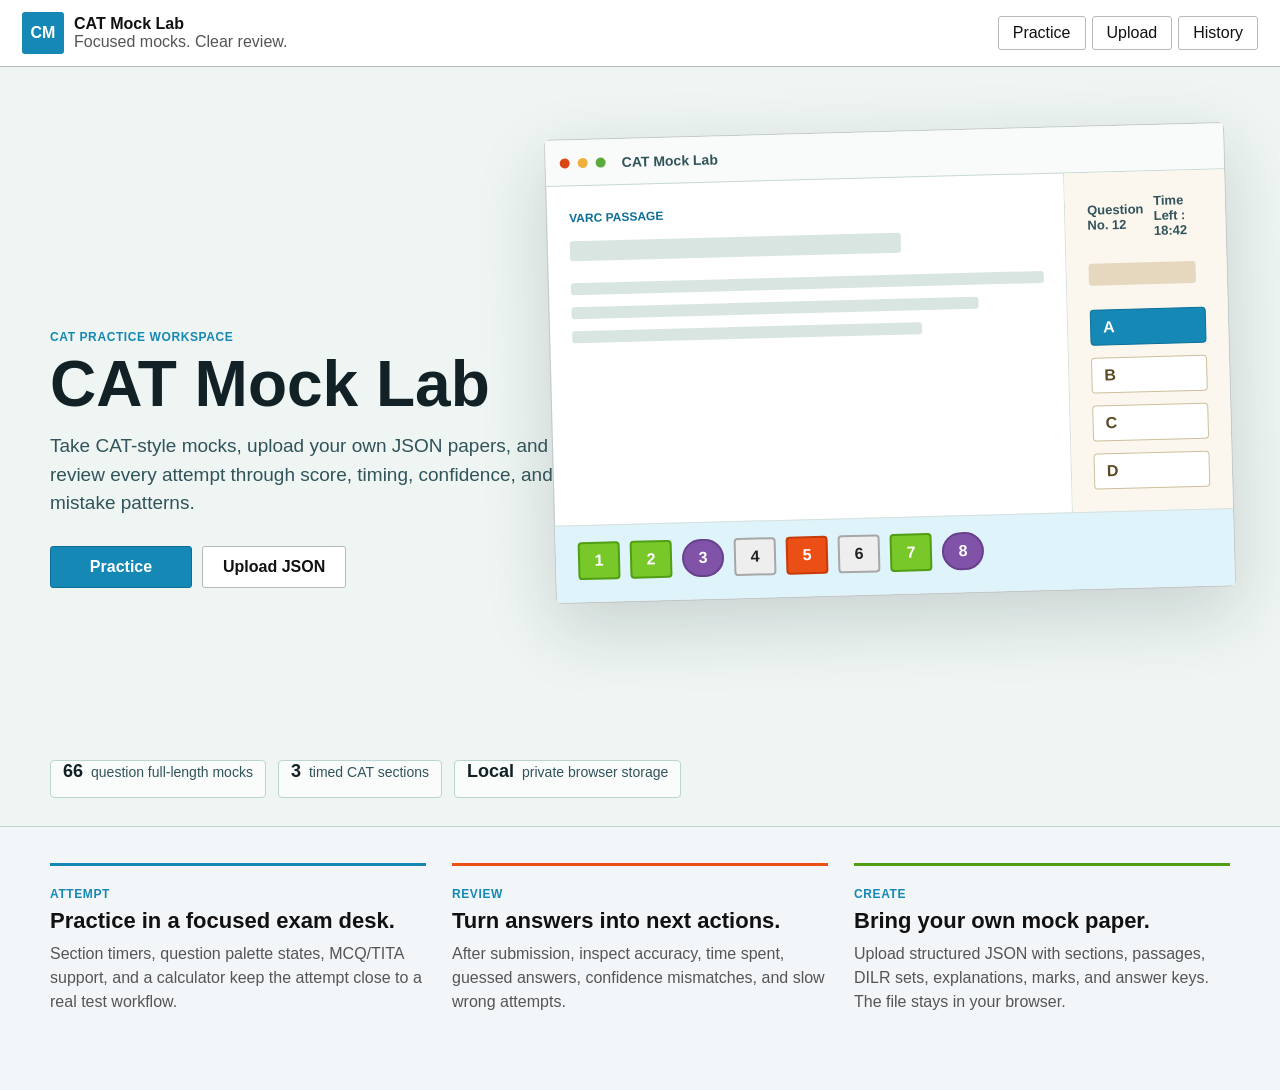
==== commit 75bf00f3: "Add landing page and product docs" ====
--- a/index.html
+++ b/index.html
@@ -18,14 +18,95 @@
         </div>
 
         <nav class="nav-list" aria-label="Primary">
-          <button class="nav-item active" data-view="dashboard">Practice</button>
+          <button class="nav-item" data-view="dashboard">Practice</button>
           <button class="nav-item" data-view="upload">Upload</button>
           <button class="nav-item" data-view="history">History</button>
         </nav>
       </header>
 
       <main class="main">
-        <section class="view active" id="dashboard-view">
+        <section class="view active" id="landing-view">
+          <div class="landing-hero">
+            <div class="landing-visual" aria-hidden="true">
+              <div class="mock-window">
+                <div class="mock-toolbar">
+                  <span></span>
+                  <span></span>
+                  <span></span>
+                  <strong>CAT Mock Lab</strong>
+                </div>
+                <div class="mock-test-shell">
+                  <div class="mock-passage">
+                    <span class="mock-kicker">VARC Passage</span>
+                    <b></b>
+                    <p></p>
+                    <p></p>
+                    <p></p>
+                  </div>
+                  <div class="mock-question">
+                    <div class="mock-meta">
+                      <strong>Question No. 12</strong>
+                      <span>Time Left : 18:42</span>
+                    </div>
+                    <h2></h2>
+                    <ul>
+                      <li class="selected">A</li>
+                      <li>B</li>
+                      <li>C</li>
+                      <li>D</li>
+                    </ul>
+                  </div>
+                  <div class="mock-palette">
+                    <span class="answered">1</span>
+                    <span class="answered">2</span>
+                    <span class="review">3</span>
+                    <span>4</span>
+                    <span class="current">5</span>
+                    <span>6</span>
+                    <span class="answered">7</span>
+                    <span class="review">8</span>
+                  </div>
+                </div>
+              </div>
+            </div>
+
+            <div class="landing-copy">
+              <span class="eyebrow">CAT practice workspace</span>
+              <h1>CAT Mock Lab</h1>
+              <p>Take CAT-style mocks, upload your own JSON papers, and review every attempt through score, timing, confidence, and mistake patterns.</p>
+              <div class="landing-actions">
+                <button class="primary-action" data-view-target="dashboard">Practice</button>
+                <button class="secondary-action" data-view-target="upload">Upload JSON</button>
+              </div>
+            </div>
+
+            <div class="landing-stats" aria-label="Product highlights">
+              <span><strong>66</strong> question full-length mocks</span>
+              <span><strong>3</strong> timed CAT sections</span>
+              <span><strong>Local</strong> private browser storage</span>
+            </div>
+          </div>
+
+          <div class="landing-proof">
+            <section>
+              <span class="eyebrow">Attempt</span>
+              <h2>Practice in a focused exam desk.</h2>
+              <p>Section timers, question palette states, MCQ/TITA support, and a calculator keep the attempt close to a real test workflow.</p>
+            </section>
+            <section>
+              <span class="eyebrow">Review</span>
+              <h2>Turn answers into next actions.</h2>
+              <p>After submission, inspect accuracy, time spent, guessed answers, confidence mismatches, and slow wrong attempts.</p>
+            </section>
+            <section>
+              <span class="eyebrow">Create</span>
+              <h2>Bring your own mock paper.</h2>
+              <p>Upload structured JSON with sections, passages, DILR sets, explanations, marks, and answer keys. The file stays in your browser.</p>
+            </section>
+          </div>
+        </section>
+
+        <section class="view" id="dashboard-view">
           <div class="page-header">
             <div>
               <span class="eyebrow">Practice desk</span>
@@ -130,7 +211,10 @@
             <div class="cat-main">
               <div class="cat-topline">
                 <div class="section-tabs" id="section-tabs"></div>
-                <div class="cat-help">?</div>
+                <div class="top-tools">
+                  <button id="calculator-toggle" class="tool-button" type="button">Calculator</button>
+                  <div class="cat-help">?</div>
+                </div>
               </div>
 
               <div class="cat-section-bar">
@@ -147,7 +231,7 @@
 
               <div class="marks-strip" id="marks-line">Marks for correct answer: 3 | Negative Marks: 1</div>
 
-              <div class="test-layout">
+              <div class="test-layout" id="test-layout">
                 <section class="passage-panel" id="passage-panel">
                   <p class="instruction-copy" id="question-instruction"></p>
                   <h2 id="passage-title"></h2>
@@ -177,6 +261,7 @@
                 <div class="question-actions">
                   <button id="toggle-review" class="secondary-action">Mark for Review &amp; Next</button>
                   <button id="clear-response" class="secondary-action">Clear Response</button>
+                  <button id="guess-toggle" class="secondary-action" type="button">Guess</button>
                 </div>
                 <button id="save-next" class="primary-action">Save &amp; Next</button>
               </div>
@@ -199,6 +284,35 @@
               </div>
             </aside>
           </div>
+
+          <div id="calculator-panel" class="calculator-panel hidden" aria-label="On screen calculator">
+            <div class="calculator-head">
+              <strong>Calculator</strong>
+              <button id="calculator-close" type="button" aria-label="Close calculator">x</button>
+            </div>
+            <input id="calculator-display" type="text" inputmode="decimal" aria-label="Calculator display" readonly />
+            <div class="calculator-grid">
+              <button type="button" data-calc="clear">C</button>
+              <button type="button" data-calc="back">Del</button>
+              <button type="button" data-calc="%">%</button>
+              <button type="button" data-calc="/">/</button>
+              <button type="button" data-calc="7">7</button>
+              <button type="button" data-calc="8">8</button>
+              <button type="button" data-calc="9">9</button>
+              <button type="button" data-calc="*">*</button>
+              <button type="button" data-calc="4">4</button>
+              <button type="button" data-calc="5">5</button>
+              <button type="button" data-calc="6">6</button>
+              <button type="button" data-calc="-">-</button>
+              <button type="button" data-calc="1">1</button>
+              <button type="button" data-calc="2">2</button>
+              <button type="button" data-calc="3">3</button>
+              <button type="button" data-calc="+">+</button>
+              <button type="button" data-calc="0">0</button>
+              <button type="button" data-calc=".">.</button>
+              <button type="button" data-calc="equals" class="calc-equals">=</button>
+            </div>
+          </div>
         </section>
 
         <section class="view" id="results-view">
@@ -208,9 +322,40 @@
               <h1 id="result-title">Result</h1>
               <p id="result-subtitle"></p>
             </div>
-            <button id="download-report" class="primary-action">Download JSON report</button>
+            <div class="report-actions">
+              <button id="download-report" class="secondary-action">Download JSON</button>
+              <button id="download-pdf" class="primary-action">Generate PDF</button>
+            </div>
           </div>
           <div id="result-summary" class="metrics-grid"></div>
+          <div class="result-filters" id="result-filters">
+            <label>
+              <span>Subject</span>
+              <select id="subject-filter"></select>
+            </label>
+            <label>
+              <span>Correctness</span>
+              <select id="correctness-filter">
+                <option value="all">All</option>
+                <option value="correct">Correct</option>
+                <option value="incorrect">Incorrect</option>
+                <option value="unattempted">Unattempted</option>
+              </select>
+            </label>
+            <label>
+              <span>Insight</span>
+              <select id="insight-filter">
+                <option value="all">All questions</option>
+                <option value="confident">Confident attempts</option>
+                <option value="guessed">Guessed attempts</option>
+                <option value="high-guess">70%+ guesses</option>
+                <option value="unmarked-guess">Unmarked likely guesses</option>
+                <option value="mismatch">Highest % mismatch</option>
+                <option value="slow-wrong">Slow wrong answers</option>
+              </select>
+            </label>
+            <button id="clear-result-filters" class="secondary-action" type="button">Clear filters</button>
+          </div>
           <div class="analysis-layout">
             <section class="content-band">
               <div class="section-heading">
--- a/Mocktest/styles.css
+++ b/Mocktest/styles.css
@@ -132,6 +132,307 @@
   display: block;
 }
 
+.landing-hero {
+  position: relative;
+  width: 100vw;
+  min-height: clamp(560px, calc(100svh - 130px), 760px);
+  margin: -26px 0 28px calc(50% - 50vw);
+  overflow: hidden;
+  display: grid;
+  align-items: center;
+  padding: 64px max(22px, calc((100vw - 1180px) / 2)) 42px;
+  color: #112126;
+  background: #eef5f2;
+  border-bottom: 1px solid #bdd5d0;
+}
+
+.landing-visual {
+  position: absolute;
+  inset: 0;
+  overflow: hidden;
+  pointer-events: none;
+}
+
+.mock-window {
+  position: absolute;
+  right: max(16px, calc((100vw - 1180px) / 2));
+  top: 64px;
+  width: min(680px, 55vw);
+  min-height: 440px;
+  border: 1px solid rgba(17, 33, 38, 0.24);
+  border-radius: 6px;
+  background: #ffffff;
+  box-shadow: 0 24px 70px rgba(27, 49, 56, 0.18);
+  transform: rotate(-1.5deg);
+}
+
+.mock-toolbar {
+  min-height: 46px;
+  display: flex;
+  align-items: center;
+  gap: 8px;
+  padding: 0 14px;
+  border-bottom: 1px solid #c8d8d4;
+  background: #f8fbfa;
+}
+
+.mock-toolbar span {
+  width: 10px;
+  height: 10px;
+  border-radius: 999px;
+  background: #d94716;
+}
+
+.mock-toolbar span:nth-child(2) {
+  background: #efb03c;
+}
+
+.mock-toolbar span:nth-child(3) {
+  background: #5ba83d;
+}
+
+.mock-toolbar strong {
+  margin-left: 8px;
+  color: #31535a;
+  font-size: 14px;
+}
+
+.mock-test-shell {
+  display: grid;
+  grid-template-columns: minmax(0, 1fr) 160px;
+  gap: 0;
+}
+
+.mock-passage,
+.mock-question {
+  min-height: 314px;
+  padding: 22px;
+}
+
+.mock-passage {
+  border-right: 1px solid #d7e0dd;
+}
+
+.mock-kicker {
+  display: inline-block;
+  margin-bottom: 16px;
+  color: var(--cat-blue-dark);
+  font-size: 12px;
+  font-weight: 700;
+  text-transform: uppercase;
+}
+
+.mock-passage b,
+.mock-passage p,
+.mock-question h2 {
+  display: block;
+  border-radius: 3px;
+  background: #d8e5e1;
+}
+
+.mock-passage b {
+  width: 70%;
+  height: 20px;
+  margin-bottom: 22px;
+}
+
+.mock-passage p {
+  width: 100%;
+  height: 12px;
+  margin: 0 0 12px;
+}
+
+.mock-passage p:nth-child(4) {
+  width: 86%;
+}
+
+.mock-passage p:nth-child(5) {
+  width: 74%;
+}
+
+.mock-question {
+  background: #fbf7ef;
+}
+
+.mock-meta {
+  display: flex;
+  align-items: center;
+  justify-content: space-between;
+  gap: 10px;
+  margin-bottom: 24px;
+  color: #31535a;
+  font-size: 13px;
+  font-weight: 700;
+}
+
+.mock-question h2 {
+  width: 92%;
+  height: 22px;
+  margin: 0 0 24px;
+  background: #e5d8be;
+}
+
+.mock-question ul {
+  display: grid;
+  gap: 12px;
+  margin: 0;
+  padding: 0;
+  list-style: none;
+}
+
+.mock-question li {
+  min-height: 36px;
+  display: flex;
+  align-items: center;
+  padding: 0 12px;
+  border: 1px solid #cdbf9e;
+  border-radius: 4px;
+  background: #ffffff;
+  color: #5a4923;
+  font-weight: 700;
+}
+
+.mock-question li.selected {
+  border-color: var(--cat-blue-dark);
+  color: #ffffff;
+  background: var(--cat-blue);
+}
+
+.mock-palette {
+  grid-column: 1 / -1;
+  display: grid;
+  grid-template-columns: repeat(8, 42px);
+  gap: 10px;
+  padding: 16px 22px 22px;
+  border-top: 1px solid #d7e0dd;
+  background: var(--cat-light-blue);
+}
+
+.mock-palette span {
+  min-height: 38px;
+  display: grid;
+  place-items: center;
+  border: 2px solid #a7a7a7;
+  border-radius: 4px;
+  background: #eeeeee;
+  color: #222222;
+  font-weight: 700;
+}
+
+.mock-palette .answered {
+  color: #ffffff;
+  background: var(--cat-green);
+  border-color: var(--cat-green-dark);
+}
+
+.mock-palette .review {
+  color: #ffffff;
+  background: var(--cat-purple);
+  border-color: #68418c;
+  border-radius: 999px;
+}
+
+.mock-palette .current {
+  color: #ffffff;
+  background: var(--cat-orange);
+  border-color: var(--cat-orange-dark);
+}
+
+.landing-copy {
+  position: relative;
+  z-index: 1;
+  max-width: 560px;
+}
+
+.landing-copy h1 {
+  margin: 8px 0 16px;
+  font-size: 64px;
+  line-height: 0.98;
+  letter-spacing: 0;
+}
+
+.landing-copy p {
+  margin: 0;
+  max-width: 510px;
+  color: #31535a;
+  font-size: 19px;
+  line-height: 1.5;
+}
+
+.landing-actions {
+  display: flex;
+  flex-wrap: wrap;
+  gap: 10px;
+  margin-top: 28px;
+}
+
+.landing-actions .primary-action,
+.landing-actions .secondary-action {
+  min-width: 142px;
+}
+
+.landing-stats {
+  position: absolute;
+  left: max(22px, calc((100vw - 1180px) / 2));
+  bottom: 28px;
+  z-index: 1;
+  display: flex;
+  flex-wrap: wrap;
+  gap: 12px;
+  max-width: 700px;
+}
+
+.landing-stats span {
+  display: inline-flex;
+  align-items: baseline;
+  gap: 8px;
+  min-height: 38px;
+  padding: 0 12px;
+  border: 1px solid #bdd5d0;
+  border-radius: 4px;
+  background: rgba(255, 255, 255, 0.72);
+  color: #31535a;
+  font-size: 14px;
+}
+
+.landing-stats strong {
+  color: #112126;
+  font-size: 18px;
+}
+
+.landing-proof {
+  display: grid;
+  grid-template-columns: repeat(3, minmax(0, 1fr));
+  gap: 26px;
+  padding: 8px 0 34px;
+}
+
+.landing-proof section {
+  padding-top: 18px;
+  border-top: 3px solid var(--cat-blue);
+}
+
+.landing-proof section:nth-child(2) {
+  border-color: var(--cat-orange);
+}
+
+.landing-proof section:nth-child(3) {
+  border-color: var(--cat-green-dark);
+}
+
+.landing-proof h2 {
+  margin: 6px 0 8px;
+  font-size: 22px;
+  line-height: 1.2;
+  letter-spacing: 0;
+}
+
+.landing-proof p {
+  margin: 0;
+  color: var(--cat-muted);
+  line-height: 1.5;
+}
+
 .page-header {
   display: flex;
   align-items: end;
@@ -429,6 +730,22 @@
   display: flex;
   align-items: center;
   gap: 8px;
+}
+
+.top-tools {
+  display: flex;
+  align-items: center;
+  gap: 10px;
+}
+
+.tool-button {
+  min-height: 32px;
+  padding: 0 12px;
+  border: 1px solid var(--cat-border);
+  border-radius: 3px;
+  background: #ffffff;
+  color: var(--cat-text);
+  font-weight: 700;
 }
 
 .section-tab {
@@ -561,6 +878,14 @@
   border-right: 1px solid var(--cat-border);
 }
 
+.test-layout.question-only {
+  grid-template-columns: 1fr;
+}
+
+.test-layout.question-only .passage-panel {
+  display: none;
+}
+
 .instruction-copy {
   margin: 0 0 24px;
   font-size: 20px;
@@ -662,6 +987,108 @@
   min-width: 152px;
 }
 
+#confidence-panel {
+  margin-top: 22px;
+  padding: 14px;
+  border: 1px solid var(--cat-border);
+  background: #f7fbfd;
+}
+
+#clear-confidence {
+  min-height: 32px;
+  margin-bottom: 12px;
+  padding: 0 12px;
+  border: 1px solid var(--cat-border);
+  border-radius: 3px;
+  background: #ffffff;
+}
+
+#confidence-controls {
+  display: grid;
+  gap: 10px;
+}
+
+.confidence-row {
+  display: grid;
+  grid-template-columns: minmax(0, 1fr) 84px 18px;
+  align-items: center;
+  gap: 10px;
+}
+
+.confidence-row input {
+  min-height: 36px;
+  padding: 0 8px;
+  border: 1px solid var(--cat-border);
+}
+
+#confidence-total {
+  margin-top: 12px;
+  font-weight: 700;
+}
+
+#confidence-total.invalid {
+  color: #b00000;
+}
+
+.calculator-panel {
+  position: fixed;
+  right: 336px;
+  top: 84px;
+  width: 260px;
+  padding: 12px;
+  border: 1px solid var(--cat-border);
+  background: #ffffff;
+  box-shadow: 0 14px 34px rgba(0, 0, 0, 0.18);
+  z-index: 40;
+}
+
+.calculator-head {
+  display: flex;
+  align-items: center;
+  justify-content: space-between;
+  gap: 10px;
+  margin-bottom: 10px;
+}
+
+.calculator-head button {
+  width: 30px;
+  height: 30px;
+  border: 1px solid var(--cat-border);
+  background: #ffffff;
+}
+
+#calculator-display {
+  width: 100%;
+  min-height: 44px;
+  margin-bottom: 10px;
+  padding: 0 10px;
+  border: 1px solid var(--cat-border);
+  text-align: right;
+  font-size: 22px;
+  font-weight: 700;
+}
+
+.calculator-grid {
+  display: grid;
+  grid-template-columns: repeat(4, 1fr);
+  gap: 8px;
+}
+
+.calculator-grid button {
+  min-height: 42px;
+  border: 1px solid var(--cat-border);
+  border-radius: 3px;
+  background: #f5f5f5;
+  font-weight: 700;
+}
+
+.calculator-grid .calc-equals {
+  grid-column: span 2;
+  color: #ffffff;
+  background: var(--cat-blue);
+  border-color: var(--cat-blue-dark);
+}
+
 .palette-panel {
   min-width: 0;
   background: var(--cat-light-blue);
@@ -795,6 +1222,39 @@
   grid-template-columns: minmax(0, 1fr) 320px;
 }
 
+.report-actions {
+  display: flex;
+  align-items: center;
+  gap: 10px;
+}
+
+.result-filters {
+  display: grid;
+  grid-template-columns: repeat(3, minmax(160px, 1fr)) auto;
+  gap: 12px;
+  align-items: end;
+  margin-bottom: 16px;
+  padding: 14px;
+  border: 1px solid var(--cat-border);
+  background: #ffffff;
+}
+
+.result-filters label {
+  display: grid;
+  gap: 6px;
+  color: var(--cat-muted);
+  font-size: 12px;
+  font-weight: 700;
+}
+
+.result-filters select {
+  min-height: 40px;
+  padding: 0 10px;
+  border: 1px solid var(--cat-border);
+  background: #ffffff;
+  color: var(--cat-text);
+}
+
 .review-card {
   padding: 16px;
 }
@@ -823,10 +1283,27 @@
 }
 
 .insight {
+  width: 100%;
   padding: 12px;
   border: 1px solid var(--cat-border);
   background: #ffffff;
+  color: var(--cat-text);
+  text-align: left;
   line-height: 1.45;
+}
+
+.insight:hover,
+.insight:focus {
+  border-color: var(--cat-blue);
+}
+
+.insight strong,
+.insight span {
+  display: block;
+}
+
+.insight strong {
+  margin-bottom: 5px;
 }
 
 .toast {
@@ -852,6 +1329,31 @@
     flex-direction: column;
   }
 
+  .landing-hero {
+    min-height: auto;
+    padding-top: 46px;
+    padding-bottom: 34px;
+  }
+
+  .mock-window {
+    right: -220px;
+    top: 74px;
+    width: 620px;
+    opacity: 0.28;
+  }
+
+  .landing-stats {
+    position: relative;
+    left: auto;
+    bottom: auto;
+    margin-top: 32px;
+  }
+
+  .landing-proof {
+    grid-template-columns: 1fr;
+    gap: 18px;
+  }
+
   .nav-item {
     flex: 1;
   }
@@ -859,6 +1361,7 @@
   .focus-grid,
   .analysis-layout,
   .upload-layout,
+  .result-filters,
   .cat-mode .cat-frame,
   .test-layout {
     grid-template-columns: 1fr;
@@ -871,6 +1374,11 @@
 
   .cat-main {
     border-right: 0;
+  }
+
+  .calculator-panel {
+    right: 16px;
+    top: 72px;
   }
 
   .test-layout {
@@ -905,6 +1413,33 @@
     padding-top: 18px;
   }
 
+  .landing-hero {
+    margin-top: -18px;
+    padding: 34px 16px 28px;
+  }
+
+  .mock-window {
+    display: none;
+  }
+
+  .landing-copy h1 {
+    font-size: 44px;
+  }
+
+  .landing-copy p {
+    font-size: 16px;
+  }
+
+  .landing-actions {
+    align-items: stretch;
+    flex-direction: column;
+  }
+
+  .landing-stats {
+    display: grid;
+    grid-template-columns: 1fr;
+  }
+
   .page-header h1 {
     font-size: 30px;
   }
@@ -921,6 +1456,19 @@
     flex-direction: column;
   }
 
+  .question-actions,
+  .top-tools,
+  .report-actions {
+    align-items: stretch;
+    flex-direction: column;
+  }
+
+  .calculator-panel {
+    left: 12px;
+    right: 12px;
+    width: auto;
+  }
+
   .timer-cluster {
     align-items: flex-start;
     flex-direction: column;
@@ -932,3 +1480,48 @@
     font-size: 17px;
   }
 }
+
+@media print {
+  body {
+    background: #ffffff;
+  }
+
+  .topbar,
+  .nav-list,
+  .report-actions,
+  .result-filters,
+  .toast {
+    display: none !important;
+  }
+
+  body:not(.in-attempt) .main {
+    width: 100%;
+    padding: 0;
+  }
+
+  .view {
+    display: none !important;
+  }
+
+  #results-view {
+    display: block !important;
+  }
+
+  .page-header,
+  .content-band,
+  .review-card,
+  .insight-panel,
+  .metric-card {
+    border-color: #999999;
+    box-shadow: none;
+    break-inside: avoid;
+  }
+
+  .analysis-layout {
+    display: block;
+  }
+
+  .insight-panel {
+    margin-top: 18px;
+  }
+}
